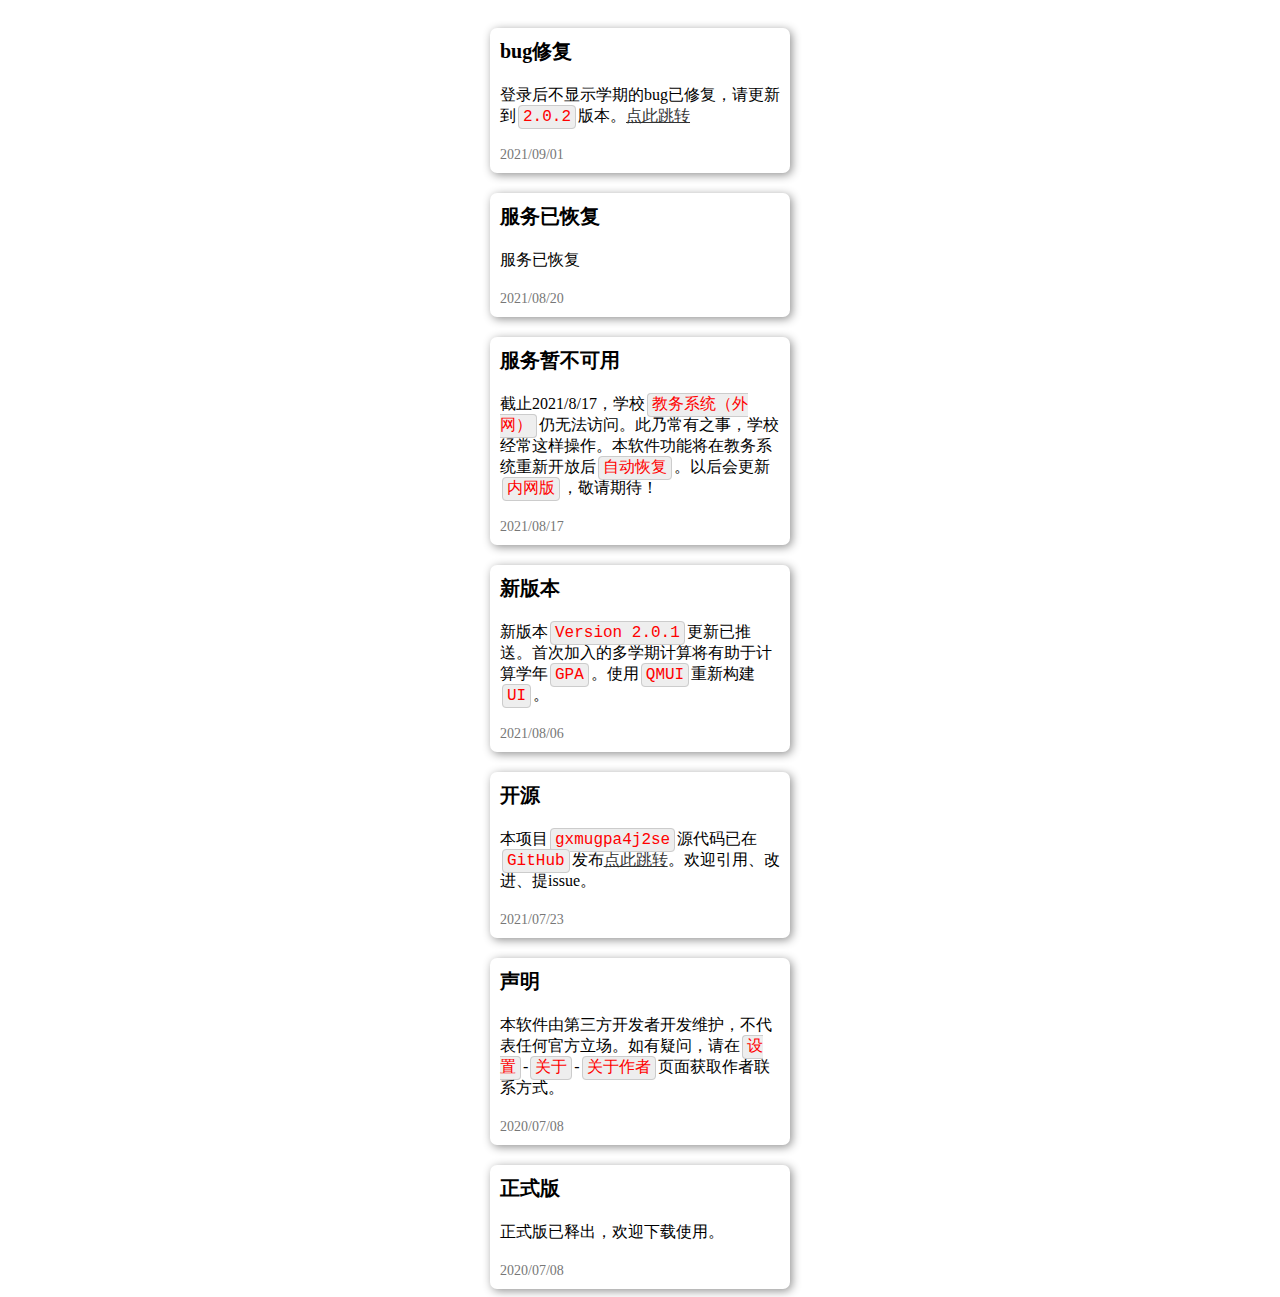
==== api/gpa/notices.html @ 5c24b81b "init" ====
<html>
    <head>
        <meta name="viewport" content="width=device-width, initial-scale=1, maximum-scale=1, user-scalable=no">
        <style>
            .notices{
                width: 300px;
                margin: auto;
                display: flex;
                flex-direction: column;
            }
            .notice{
                border-radius: 7px;
                display: flex;
                flex-direction: column;
                box-shadow: 2px 2px 10px #909090;
                margin-top:20px;
            }
            .title{
                font-size: 20px;
                font-weight: bold;
                margin: 10px;
            }
            .content{
                font-size: 16px;
                margin: 10px;
            }
            .date{
                font-size: 14px;
                color: #777;
                margin: 10px;
            }
            a{
                color: #333333;
                text-decoration:underline;
            }
            code{
                background-color: #eee;
                border-radius: 4px;
                border: 1px solid #ccc;
                color:red;
                padding: 2px 4px;
                margin: auto 2px;
            }
        </style>
    </head>
    <body>
        <div class="notices">
            <div class="notice">
                <p class="title">bug修复</p>
                <p class="content">登录后不显示学期的bug已修复，请更新到<code>2.0.2</code>版本。<a href="javascript:window.mediator.jump('https://jamaskii.lanzoui.com/i7GRqtgok1a')">点此跳转</a></p>
                <p class="date">2021/09/01</p>
            </div>
            <div class="notice">
                <p class="title">服务已恢复</p>
                <p class="content">服务已恢复</p>
                <p class="date">2021/08/20</p>
            </div>
            <div class="notice">
                <p class="title">服务暂不可用</p>
                <p class="content">截止2021/8/17，学校<code>教务系统（外网）</code>仍无法访问。此乃常有之事，学校经常这样操作。本软件功能将在教务系统重新开放后<code>自动恢复</code>。以后会更新<code>内网版</code>，敬请期待！</p>
                <p class="date">2021/08/17</p>
            </div>
            <div class="notice">
                <p class="title">新版本</p>
                <p class="content">新版本<code>Version 2.0.1</code>更新已推送。首次加入的多学期计算将有助于计算学年<code>GPA</code>。使用<code>QMUI</code>重新构建<code>UI</code>。</p>
                <p class="date">2021/08/06</p>
            </div>
            <div class="notice">
                <p class="title">开源</p>
                <p class="content">本项目<code>gxmugpa4j2se</code>源代码已在<code>GitHub</code>发布<a href="javascript:window.mediator.jump('https://github.com/jamaskii/gxmugpa4j2se')">点此跳转</a>。欢迎引用、改进、提issue。</p>
                <p class="date">2021/07/23</p>
            </div>
            <div class="notice">
                <p class="title">声明</p>
                <p class="content">本软件由第三方开发者开发维护，不代表任何官方立场。如有疑问，请在<code>设置</code>-<code>关于</code>-<code>关于作者</code>页面获取作者联系方式。</p>
                <p class="date">2020/07/08</p>
            </div>
            <div class="notice">
                <p class="title">正式版</p>
                <p class="content">正式版已释出，欢迎下载使用。</p>
                <p class="date">2020/07/08</p>
            </div>
        </div>
    </body>
</html>
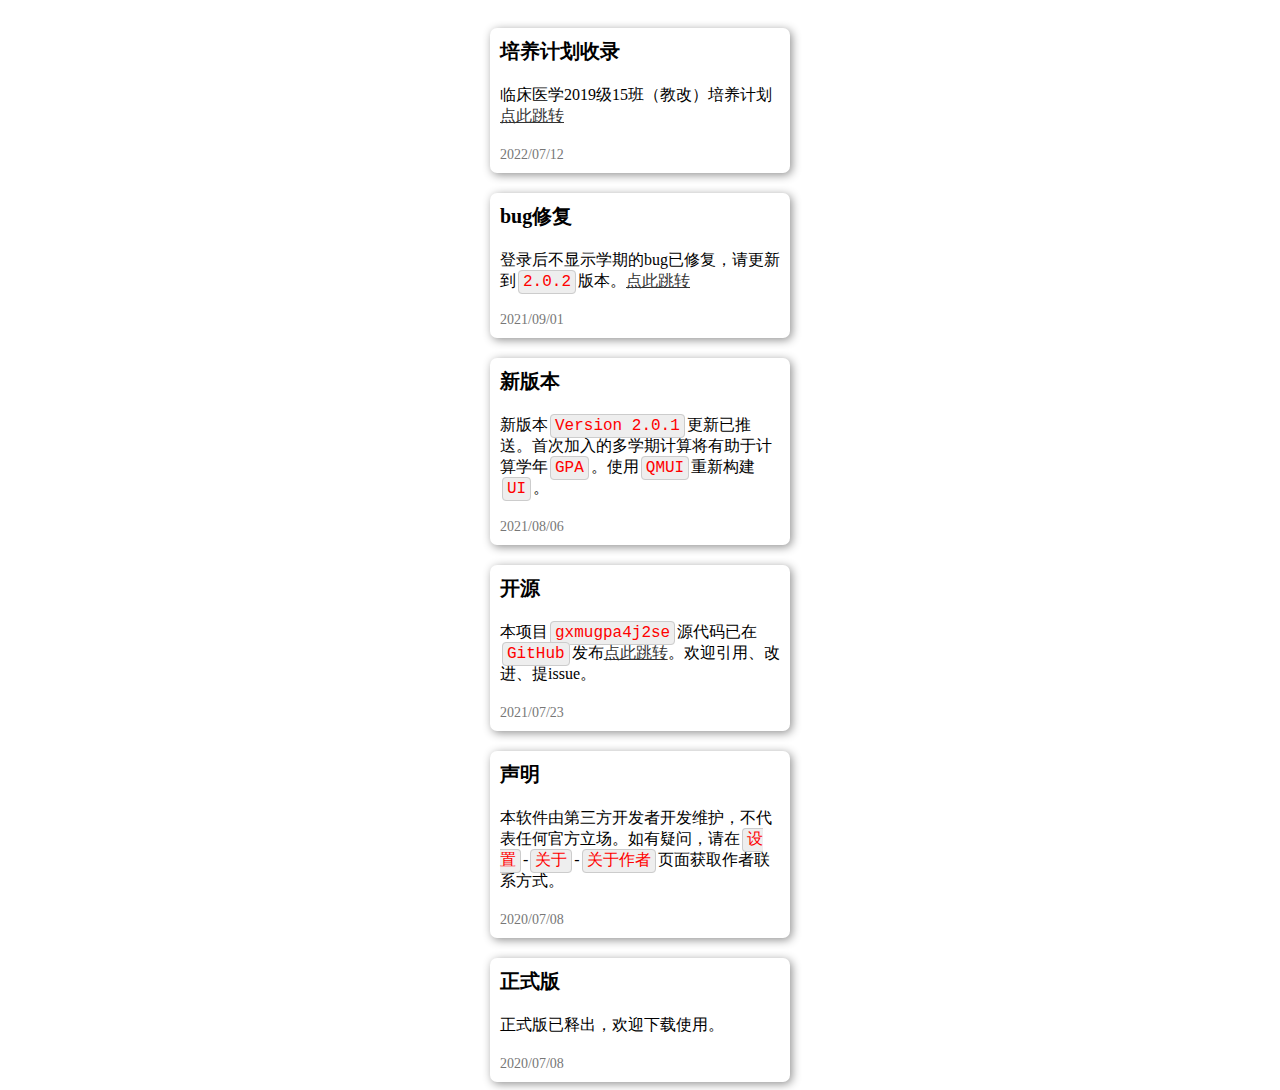
==== commit bdeda228: "Update notices.html" ====
--- a/api/gpa/notices.html
+++ b/api/gpa/notices.html
@@ -46,19 +46,14 @@
     <body>
         <div class="notices">
             <div class="notice">
+                <p class="title">培养计划收录</p>
+                <p class="content">临床医学2019级15班（教改）培养计划<a href="https://jamaskii.github.io/api/gpa/culva/1915.html">点此跳转</a></p>
+                <p class="date">2022/07/12</p>
+            </div>
+            <div class="notice">
                 <p class="title">bug修复</p>
                 <p class="content">登录后不显示学期的bug已修复，请更新到<code>2.0.2</code>版本。<a href="javascript:window.mediator.jump('https://jamaskii.lanzoui.com/i7GRqtgok1a')">点此跳转</a></p>
                 <p class="date">2021/09/01</p>
-            </div>
-            <div class="notice">
-                <p class="title">服务已恢复</p>
-                <p class="content">服务已恢复</p>
-                <p class="date">2021/08/20</p>
-            </div>
-            <div class="notice">
-                <p class="title">服务暂不可用</p>
-                <p class="content">截止2021/8/17，学校<code>教务系统（外网）</code>仍无法访问。此乃常有之事，学校经常这样操作。本软件功能将在教务系统重新开放后<code>自动恢复</code>。以后会更新<code>内网版</code>，敬请期待！</p>
-                <p class="date">2021/08/17</p>
             </div>
             <div class="notice">
                 <p class="title">新版本</p>
